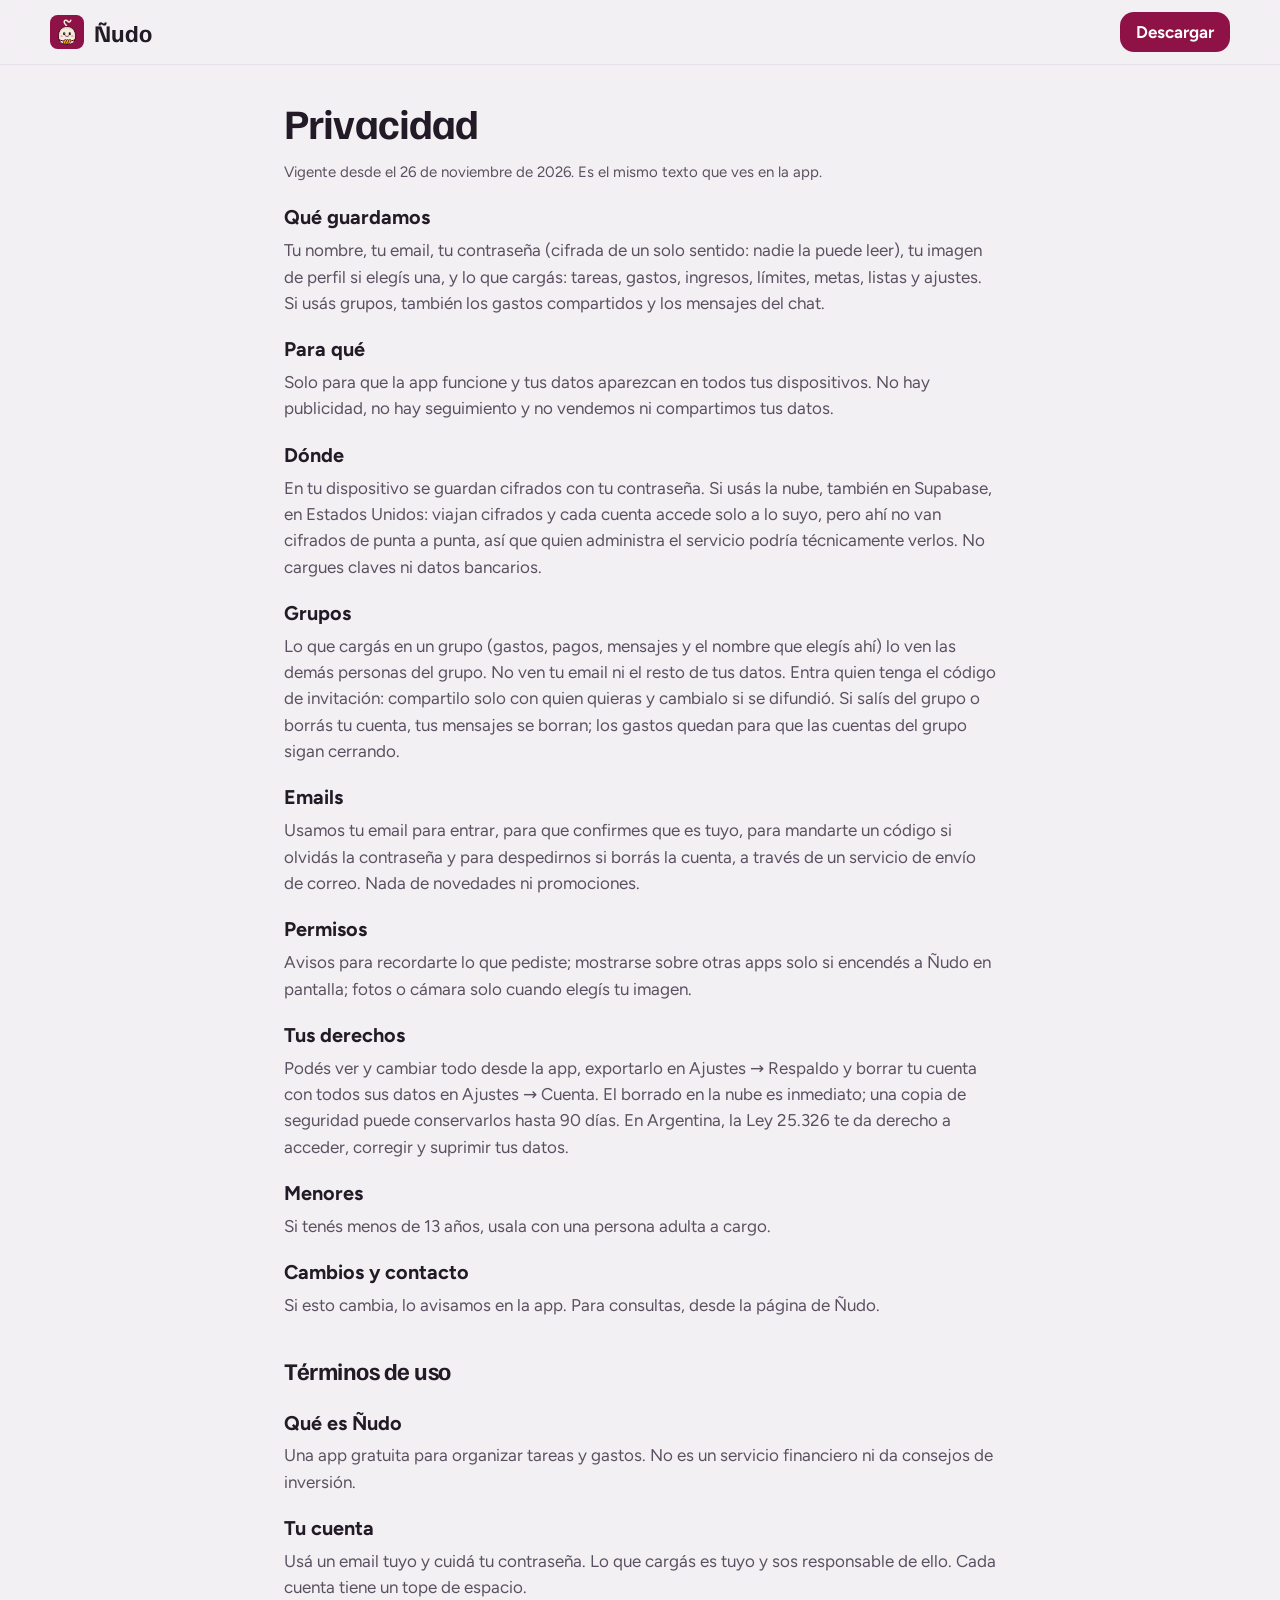
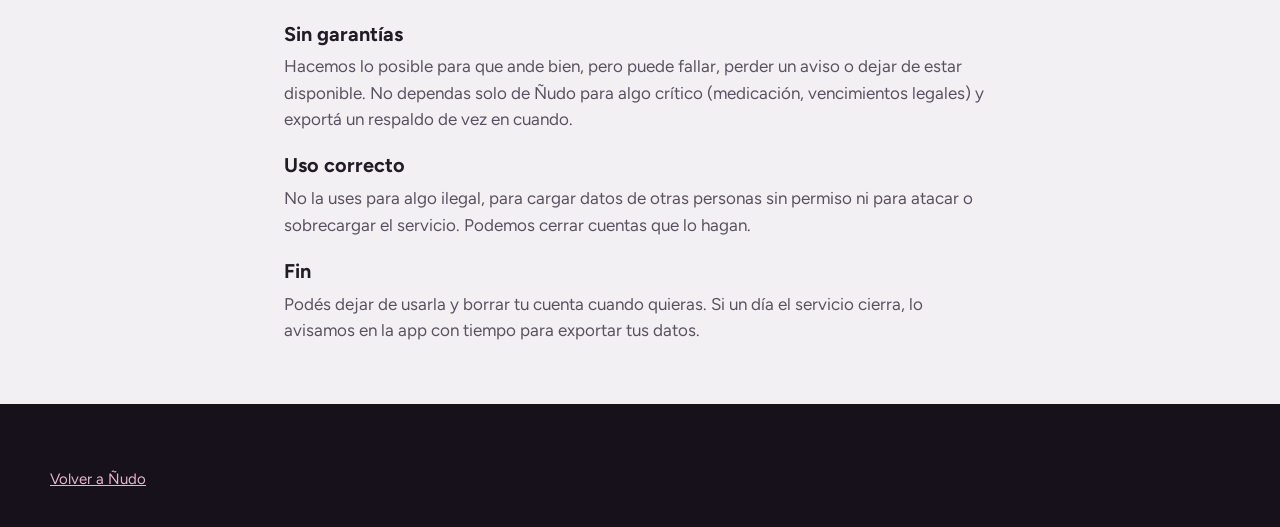
==== privacidad.html @ 2c6c57ea "Página v0.4.1" ====
<!doctype html><html lang="es-AR"><head><meta charset="utf-8"><meta name="viewport" content="width=device-width, initial-scale=1"><title>Privacidad y términos · Ñudo</title><link rel="icon" href="logo.svg"><link rel="stylesheet" href="estilo.css"></head>
<body><header class="top"><a class="marca" href="./"><img src="logo.svg" width="34" height="34" alt=""><span>Ñudo</span></a><nav aria-label="Secciones"><a href="./#bajar" class="btn primary chico">Descargar</a></nav></header>
<main class="legal"><h1>Privacidad</h1><p class="small">Vigente desde el 26 de noviembre de 2026. Es el mismo texto que ves en la app.</p>
<h3>Qué guardamos</h3><p>Tu nombre, tu email, tu contraseña (cifrada de un solo sentido: nadie la puede leer), tu imagen de perfil si elegís una, y lo que cargás: tareas, gastos, ingresos, límites, metas, listas y ajustes. Si usás grupos, también los gastos compartidos y los mensajes del chat.</p>
<h3>Para qué</h3><p>Solo para que la app funcione y tus datos aparezcan en todos tus dispositivos. No hay publicidad, no hay seguimiento y no vendemos ni compartimos tus datos.</p>
<h3>Dónde</h3><p>En tu dispositivo se guardan cifrados con tu contraseña. Si usás la nube, también en Supabase, en Estados Unidos: viajan cifrados y cada cuenta accede solo a lo suyo, pero ahí no van cifrados de punta a punta, así que quien administra el servicio podría técnicamente verlos. No cargues claves ni datos bancarios.</p>
<h3>Grupos</h3><p>Lo que cargás en un grupo (gastos, pagos, mensajes y el nombre que elegís ahí) lo ven las demás personas del grupo. No ven tu email ni el resto de tus datos. Entra quien tenga el código de invitación: compartilo solo con quien quieras y cambialo si se difundió. Si salís del grupo o borrás tu cuenta, tus mensajes se borran; los gastos quedan para que las cuentas del grupo sigan cerrando.</p>
<h3>Emails</h3><p>Usamos tu email para entrar, para que confirmes que es tuyo, para mandarte un código si olvidás la contraseña y para despedirnos si borrás la cuenta, a través de un servicio de envío de correo. Nada de novedades ni promociones.</p>
<h3>Permisos</h3><p>Avisos para recordarte lo que pediste; mostrarse sobre otras apps solo si encendés a Ñudo en pantalla; fotos o cámara solo cuando elegís tu imagen.</p>
<h3>Tus derechos</h3><p>Podés ver y cambiar todo desde la app, exportarlo en Ajustes → Respaldo y borrar tu cuenta con todos sus datos en Ajustes → Cuenta. El borrado en la nube es inmediato; una copia de seguridad puede conservarlos hasta 90 días. En Argentina, la Ley 25.326 te da derecho a acceder, corregir y suprimir tus datos.</p>
<h3>Menores</h3><p>Si tenés menos de 13 años, usala con una persona adulta a cargo.</p>
<h3>Cambios y contacto</h3><p>Si esto cambia, lo avisamos en la app. Para consultas, desde la página de Ñudo.</p>
<h2 id="terminos">Términos de uso</h2>
<h3>Qué es Ñudo</h3><p>Una app gratuita para organizar tareas y gastos. No es un servicio financiero ni da consejos de inversión.</p>
<h3>Tu cuenta</h3><p>Usá un email tuyo y cuidá tu contraseña. Lo que cargás es tuyo y sos responsable de ello. Cada cuenta tiene un tope de espacio.</p>
<h3>Sin garantías</h3><p>Hacemos lo posible para que ande bien, pero puede fallar, perder un aviso o dejar de estar disponible. No dependas solo de Ñudo para algo crítico (medicación, vencimientos legales) y exportá un respaldo de vez en cuando.</p>
<h3>Uso correcto</h3><p>No la uses para algo ilegal, para cargar datos de otras personas sin permiso ni para atacar o sobrecargar el servicio. Podemos cerrar cuentas que lo hagan.</p>
<h3>Fin</h3><p>Podés dejar de usarla y borrar tu cuenta cuando quieras. Si un día el servicio cierra, lo avisamos en la app con tiempo para exportar tus datos.</p></main>
<footer class="pie"><div class="pie-in"><p class="legal-pie"><a href="./">Volver a Ñudo</a></p></div></footer></body></html>
---- estilo.css ----
/* Página de descargas: los mismos colores, letras y muñequito que la app. */
@font-face { font-family: 'Figtree'; src: url(fuentes/figtree.woff2) format('woff2'); font-weight: 300 900; font-display: swap; }
@font-face { font-family: 'Familjen'; src: url(fuentes/familjen.woff2) format('woff2'); font-weight: 400 700; font-display: swap; }
:root {
  --bg: #F3F0F4; --surface: #FFFFFF; --sunk: #E9E4EB; --line: #DCD5DF; --ink: #221A26; --ink-2: #5B5061; --ink-3: #74697B;
  --brand: #8E1246; --brand-soft: #F6E3EB; --knot: #F2B417; --wool: #F4ECDD;
  color-scheme: light;
}
* { box-sizing: border-box; }
body { margin: 0; background: var(--bg); color: var(--ink); font: 400 17px/1.55 Figtree, system-ui, sans-serif; -webkit-font-smoothing: antialiased; overflow-x: hidden; }
h1, h2 { font-family: Familjen, Figtree, system-ui, sans-serif; letter-spacing: -.02em; margin: 0; text-wrap: balance; }
a { color: var(--brand); }
code { font: 13px ui-monospace, Consolas, monospace; overflow-wrap: anywhere; }
.muted { color: var(--ink-2); } .small { font-size: 15px; }
:focus-visible { outline: 3px solid var(--knot); outline-offset: 2px; }
.btn { display: inline-flex; align-items: center; justify-content: center; gap: 8px; min-height: 46px; padding: 0 20px; border-radius: 14px; background: var(--sunk); color: var(--ink); font-weight: 650; text-decoration: none; white-space: nowrap; border: 0; font-size: inherit; cursor: pointer; }
.btn:hover { filter: brightness(.95); }
.btn.primary { background: var(--brand); color: #fff; } .btn.big { min-height: 56px; font-size: 18px; padding: 0 26px; } .btn.chico { min-height: 40px; padding: 0 16px; }
.eyebrow { color: var(--brand); font-weight: 700; margin: 0 0 10px; letter-spacing: .01em; }
.lede { font-size: 19px; color: var(--ink-2); margin: 16px 0 22px; max-width: 36em; }

/* barra de arriba */
.top { position: fixed; inset: 0 0 auto; z-index: 50; display: flex; align-items: center; justify-content: space-between; gap: 16px; padding: 12px max(24px, calc((100vw - 1180px) / 2)); background: color-mix(in srgb, var(--bg) 82%, transparent); backdrop-filter: blur(14px); border-bottom: 1px solid color-mix(in srgb, var(--line) 60%, transparent); }
.marca { display: flex; align-items: center; gap: 10px; color: var(--ink); text-decoration: none; font: 700 24px Familjen, system-ui; }
.top nav { display: flex; gap: 18px; align-items: center; } .top nav a:not(.btn) { color: var(--ink-2); text-decoration: none; font-weight: 600; }

/* hero: Ñudo que va cambiando, con la app detrás */
.hero { position: relative; min-height: 100svh; display: grid; align-items: center; overflow: hidden; padding: 96px 0 48px; isolation: isolate; }
.pared { position: absolute; inset: -20% -10% -20% 30%; z-index: -2; display: grid; grid-template-columns: repeat(3, 1fr); gap: 28px; transform: rotate(-8deg); opacity: .75; }
.pared .col { display: grid; gap: 28px; animation: sube 60s linear infinite; }
.pared .col:nth-child(2) { animation-duration: 75s; animation-direction: reverse; } .pared .col:nth-child(3) { animation-duration: 68s; }
.pared img { width: 100%; border-radius: 18px; box-shadow: 0 20px 50px -20px rgb(60 10 30 / .45); }
@keyframes sube { to { transform: translateY(-50%); } }
.hero::after { content: ''; position: absolute; inset: 0; z-index: -1; background: linear-gradient(90deg, var(--bg) 0 38%, color-mix(in srgb, var(--bg) 55%, transparent) 62%, color-mix(in srgb, var(--bg) 20%, transparent)), linear-gradient(0deg, var(--bg), transparent 22%); }
.hero-in { width: min(1180px, 100% - 48px); margin: 0 auto; display: grid; grid-template-columns: 1.15fr 1fr; gap: 32px; align-items: center; }
.hero h1 { font-size: clamp(40px, 6.2vw, 74px); line-height: 1; }
.hero h1 span { display: block; color: var(--brand); }
.cta { display: flex; gap: 12px; flex-wrap: wrap; }
.escenario { margin: 0; display: grid; justify-items: center; gap: 10px; }
.pases { position: relative; width: min(440px, 100%); aspect-ratio: 1; }
.pases::before { content: ''; position: absolute; inset: 9%; border-radius: 50%; background: radial-gradient(circle, var(--wool) 0 58%, transparent 72%); }
.pase { position: absolute; inset: 0; opacity: 0; transform: scale(.88) translateY(12px); transition: opacity .55s, transform .7s cubic-bezier(.2, .8, .2, 1); }
.pase.on { opacity: 1; transform: none; }
.pase svg { width: 100%; height: 100%; display: block; }
#pase-txt { font: 650 18px Familjen, Figtree, system-ui; background: var(--surface); border: 1px solid var(--line); border-radius: 99px; padding: 6px 16px; min-height: 40px; }
.puntos { display: flex; gap: 6px; } .puntos button { width: 10px; height: 10px; border-radius: 50%; border: 0; padding: 0; background: var(--line); cursor: pointer; } .puntos button[aria-selected=true] { background: var(--brand); width: 26px; border-radius: 6px; }

/* pila: cada sección queda quieta y la siguiente le pasa por encima */
.pila { position: relative; }
.panel { position: sticky; top: var(--t, 0px); min-height: 100svh; display: grid; align-items: center; border-radius: 36px 36px 0 0; box-shadow: 0 -24px 60px -30px rgb(40 10 25 / .45); padding: 96px 0 56px; overflow: hidden; }
.panel-in { width: min(1180px, 100% - 48px); margin: 0 auto; display: grid; grid-template-columns: 1fr 1.25fr; gap: 48px; align-items: center; transform: scale(calc(1 - var(--p, 0) * .06)); filter: brightness(calc(1 - var(--p, 0) * .3)); transform-origin: 50% 0; }
.panel-in.solo { grid-template-columns: 1fr; }
.panel h2 { font-size: clamp(32px, 4.4vw, 54px); line-height: 1.04; }
.lista { list-style: none; padding: 0; margin: 0; display: grid; gap: 10px; }
.lista li { padding-left: 26px; position: relative; color: var(--ink-2); }
.lista li::before { content: ''; position: absolute; left: 2px; top: .38em; width: 14px; height: 14px; border-radius: 4px; background: linear-gradient(160deg, transparent 0 18%, var(--knot) 18% 36%, transparent 36% 48%, var(--knot) 48% 66%, transparent 66% 78%, var(--knot) 78%); }
.lista b { color: var(--ink); }
.media { position: relative; }
.media img { display: block; max-width: 100%; height: auto; }
.pc { width: 100%; border-radius: 16px; border: 1px solid rgb(0 0 0 / .08); box-shadow: 0 30px 70px -30px rgb(40 10 25 / .5); }
.doble { padding: 0 0 12% 10%; } .doble .atras { position: absolute; width: 62%; right: -4%; bottom: 0; }
.doble .pc:first-child { width: 92%; }
.celus { display: flex; gap: 16px; justify-content: center; align-items: flex-end; }
.cel { width: 31%; max-width: 230px; border-radius: 26px; border: 6px solid #120C16; box-shadow: 0 30px 60px -30px rgb(0 0 0 / .6); }
.celus .cel:nth-child(2) { transform: translateY(-28px); }
.flota .globo-img { position: absolute; width: 38%; right: -6%; bottom: -14%; filter: drop-shadow(0 18px 30px rgb(0 0 0 / .35)); }
.estados { display: grid; grid-template-columns: repeat(4, 1fr); gap: 4px; margin: 0 0 18px; max-width: 420px; }
.estados figure { margin: 0; text-align: center; font-size: 12.5px; color: var(--ink-3); }
.estados svg { width: 100%; height: auto; display: block; }

/* recortes de tarjeta (metas, vestuario): sin la app alrededor */
.media .tarjeta { width: min(560px, 100%); margin: 0 auto; border-radius: 20px; }

/* colores de cada panel */
.p-blanco { background: var(--surface); }
.p-lana { background: var(--wool); }
.p-amarillo { background: #FFF1C9; }
.p-cochinilla { background: var(--brand); --ink: #FFF; --ink-2: #F3D7E1; --ink-3: #E7B9CA; --n-cord: #F4ECDD; } .p-cochinilla .eyebrow { color: var(--knot); }
.p-noche { background: #17111C; --ink: #F3EEF5; --ink-2: #C9BDCF; --ink-3: #A496AD; --n-cord: #E0628F; } .p-noche .eyebrow { color: var(--knot); }
.p-cochinilla, .p-noche { color: var(--ink); }

/* descargar */
.bajar .panel-in { gap: 8px; }
.sistemas { list-style: none; padding: 0; margin: 16px 0; display: grid; grid-template-columns: repeat(3, 1fr); gap: 12px; }
.sistemas li { display: grid; gap: 2px; align-content: start; border: 1px solid var(--line); border-radius: 16px; padding: 14px 16px 16px; background: var(--bg); }
.sistemas li span { color: var(--ink-3); font-size: 15px; margin-bottom: 10px; }
.sistemas li.tuyo { border-color: var(--brand); background: var(--brand-soft); }
.sistemas li.sin { opacity: .55; } .sistemas li.sin span::after { content: ' · pronto'; }
.ayuda { display: grid; gap: 8px; margin-top: 12px; }
details { border-top: 1px solid var(--line); padding: 10px 0 2px; } summary { cursor: pointer; font-weight: 650; } details p { color: var(--ink-2); margin: 8px 0; }
.huellas { list-style: none; padding: 0; display: grid; gap: 8px; } .huellas li { display: grid; font-size: 14px; } .huellas code { color: var(--ink-2); }

/* pie con donaciones */
.pie { position: relative; z-index: 2; background: #17111C; color: #F3EEF5; padding: 64px 0 36px; }
.pie-in { width: min(1180px, 100% - 48px); margin: 0 auto; display: grid; gap: 36px; }
.donar { display: grid; grid-template-columns: 180px 1fr; gap: 28px; align-items: center; --n-cord: #E0628F; }
.donar svg { width: 100%; height: auto; }
.donar h2 { font-size: 36px; } .donar p { color: #C9BDCF; margin: 8px 0 18px; max-width: 34em; }
.donar .btns { display: flex; gap: 12px; flex-wrap: wrap; }
.btn.mp { background: #009EE3; color: #fff; } .btn.pp { background: #FFC439; color: #111; }
.btn .marca-ico { width: 22px; height: 22px; }
.legal-pie { display: flex; align-items: center; gap: 8px; color: #A496AD; margin: 0; font-size: 15px; } .legal-pie a { color: #E7B9CA; }

.legal { max-width: 760px; margin: 90px auto 60px; padding: 0 24px; } .legal h1 { font-size: 42px; margin: 20px 0 6px; } .legal h2 { font-size: 24px; margin: 34px 0 6px; } .legal h3 { margin: 18px 0 4px; } .legal p { margin: 0; color: var(--ink-2); }

@media (max-width: 980px) {
  .hero-in, .panel-in { grid-template-columns: 1fr; gap: 28px; }
  .escenario { order: -1; } .pases { width: min(300px, 80vw); }
  .hero { padding-top: 84px; } .pared { inset: -10% -30%; grid-template-columns: repeat(2, 1fr); opacity: .45; }
  .hero::after { background: linear-gradient(0deg, var(--bg) 45%, color-mix(in srgb, var(--bg) 45%, transparent)); }
  .panel { padding: 84px 0 40px; border-radius: 28px 28px 0 0; }
  .sistemas { grid-template-columns: 1fr 1fr; }
}
@media (max-width: 560px) {
  .top nav a:not(.btn) { display: none; }
  .sistemas { grid-template-columns: 1fr; } .btn { white-space: normal; text-align: center; }
  .donar { grid-template-columns: 1fr; } .donar svg { width: 140px; }
  .lede { font-size: 17px; } .estados { grid-template-columns: repeat(4, 1fr); }
}
@media (prefers-reduced-motion: reduce) {
  .pared .col { animation: none; } .pase { transition: none; }
  .panel { position: relative; top: 0 !important; } .panel-in { transform: none; filter: none; }
}
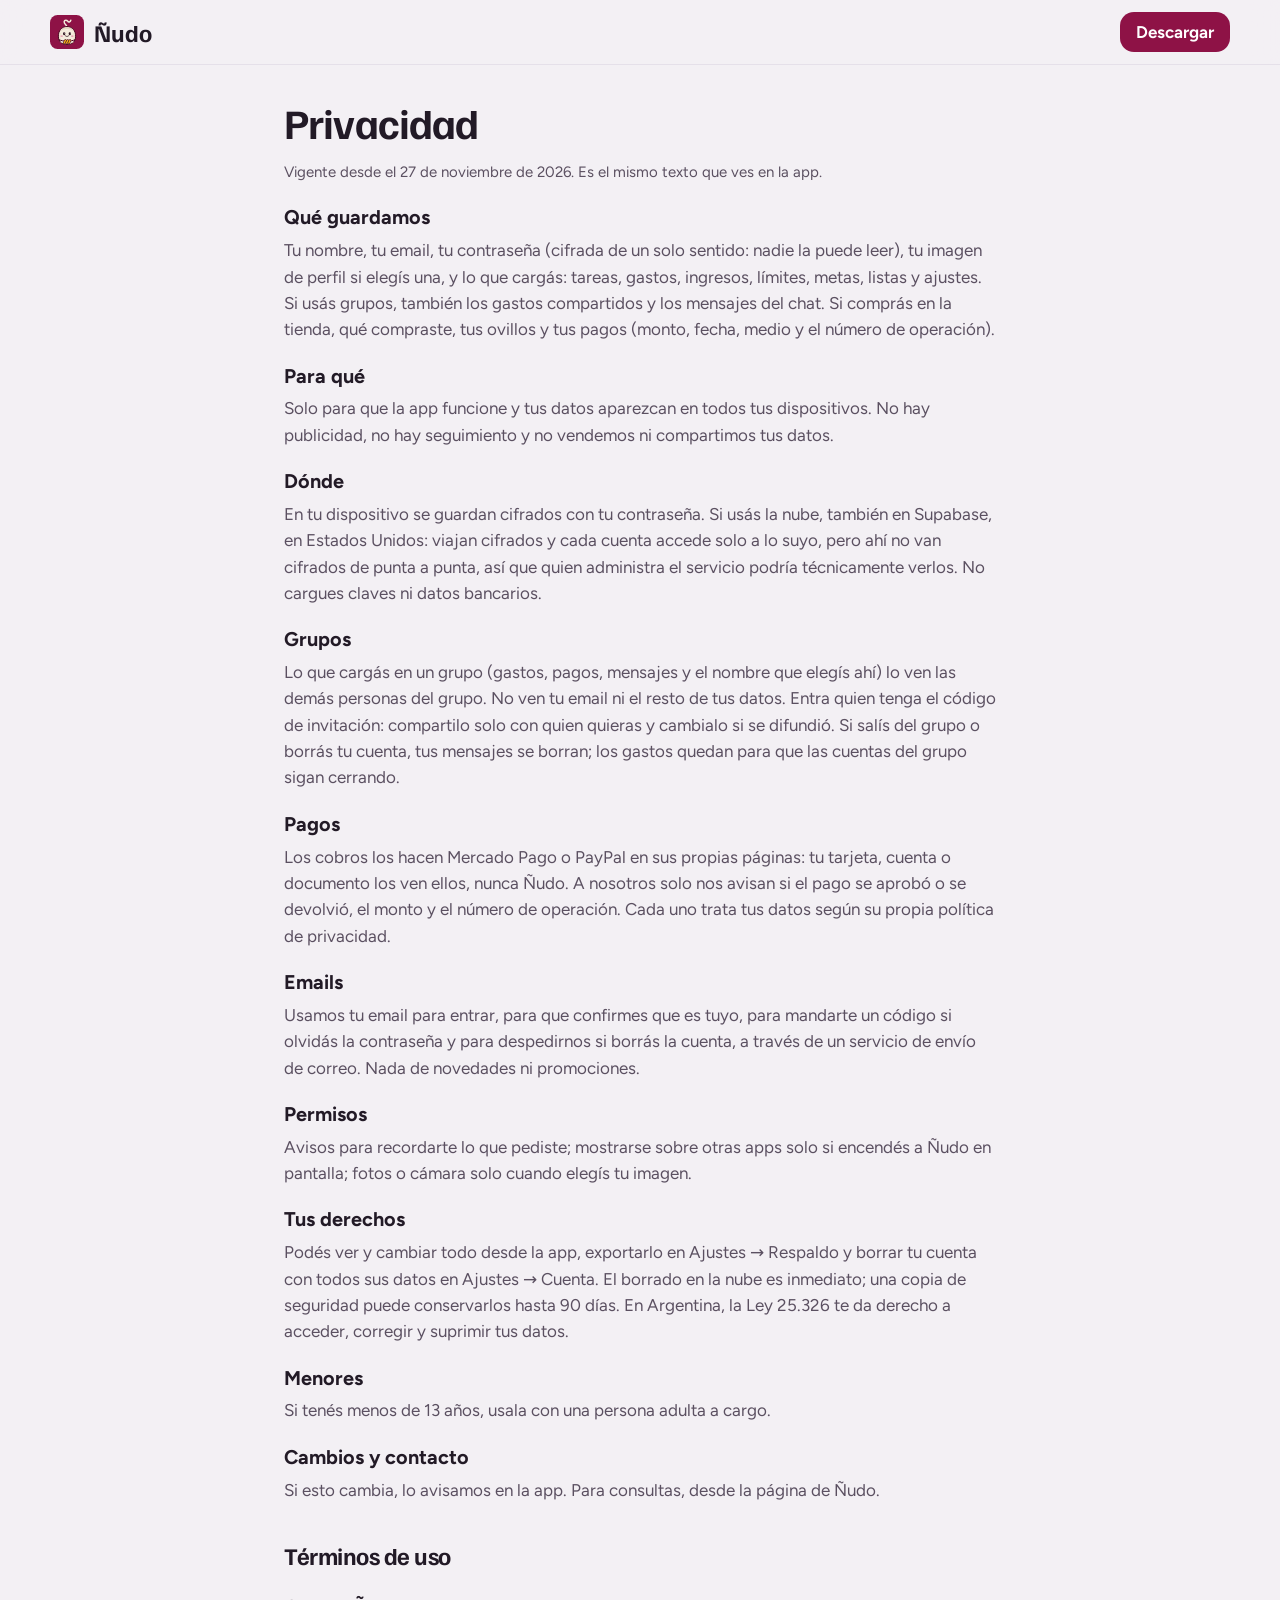
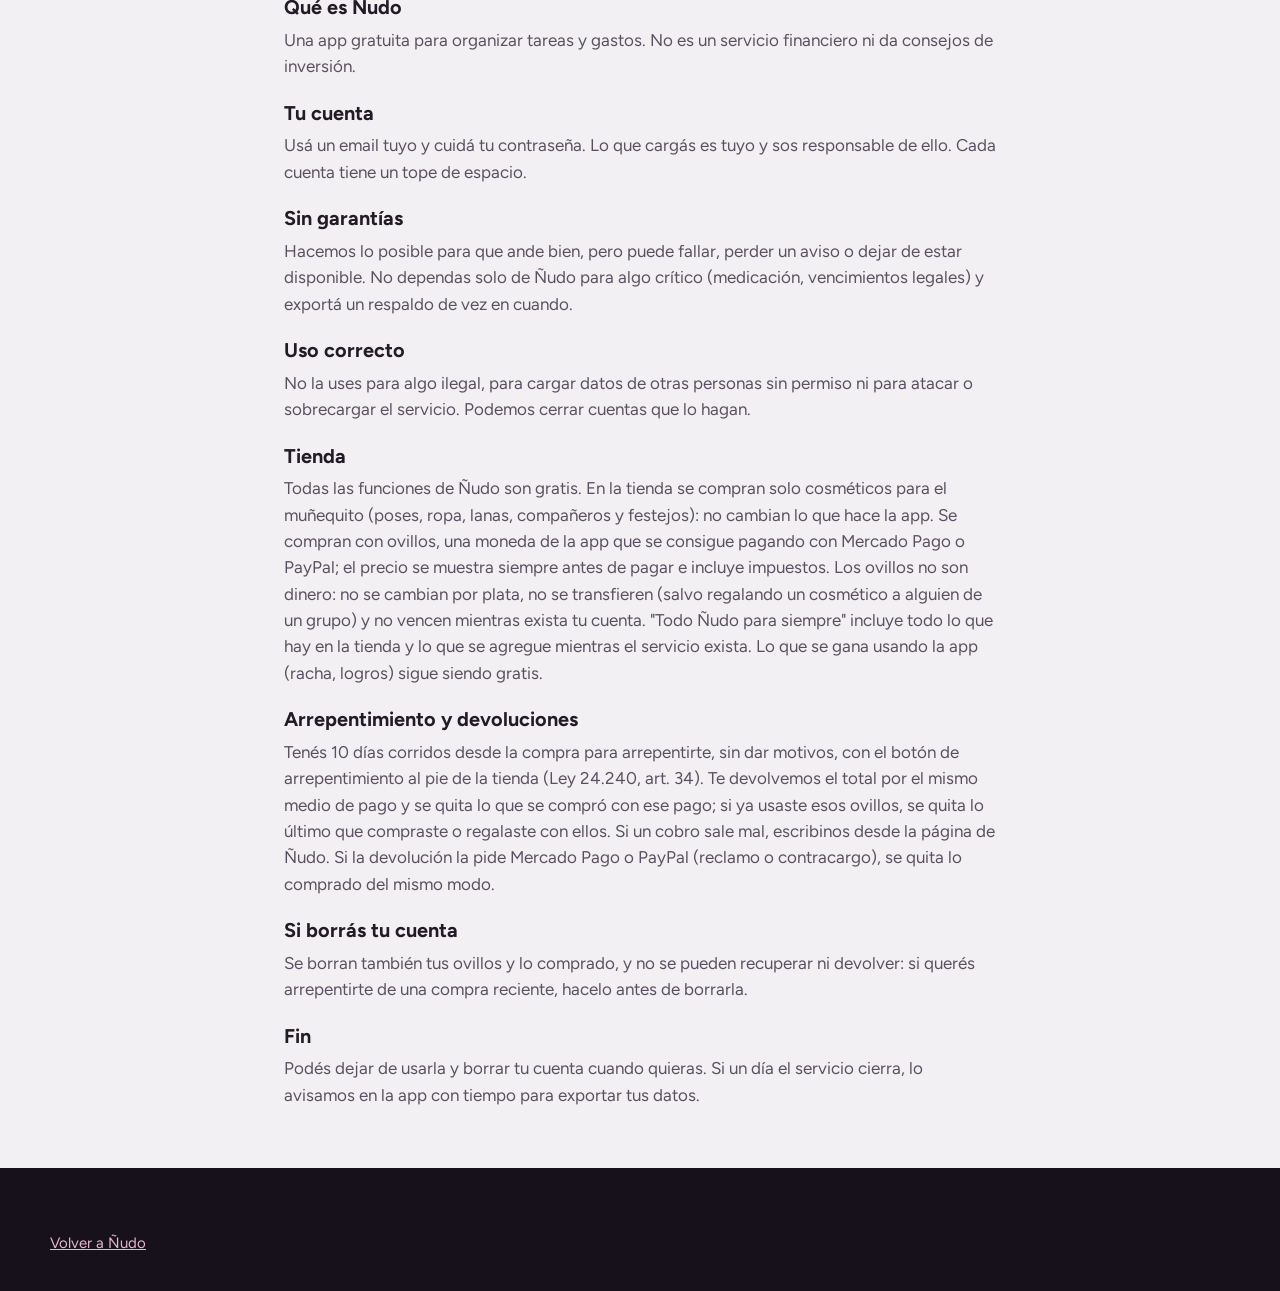
==== commit 19129a8a: "Página v0.5.0" ====
--- a/privacidad.html
+++ b/privacidad.html
@@ -1,10 +1,11 @@
 <!doctype html><html lang="es-AR"><head><meta charset="utf-8"><meta name="viewport" content="width=device-width, initial-scale=1"><title>Privacidad y términos · Ñudo</title><link rel="icon" href="logo.svg"><link rel="stylesheet" href="estilo.css"></head>
 <body><header class="top"><a class="marca" href="./"><img src="logo.svg" width="34" height="34" alt=""><span>Ñudo</span></a><nav aria-label="Secciones"><a href="./#bajar" class="btn primary chico">Descargar</a></nav></header>
-<main class="legal"><h1>Privacidad</h1><p class="small">Vigente desde el 26 de noviembre de 2026. Es el mismo texto que ves en la app.</p>
-<h3>Qué guardamos</h3><p>Tu nombre, tu email, tu contraseña (cifrada de un solo sentido: nadie la puede leer), tu imagen de perfil si elegís una, y lo que cargás: tareas, gastos, ingresos, límites, metas, listas y ajustes. Si usás grupos, también los gastos compartidos y los mensajes del chat.</p>
+<main class="legal"><h1>Privacidad</h1><p class="small">Vigente desde el 27 de noviembre de 2026. Es el mismo texto que ves en la app.</p>
+<h3>Qué guardamos</h3><p>Tu nombre, tu email, tu contraseña (cifrada de un solo sentido: nadie la puede leer), tu imagen de perfil si elegís una, y lo que cargás: tareas, gastos, ingresos, límites, metas, listas y ajustes. Si usás grupos, también los gastos compartidos y los mensajes del chat. Si comprás en la tienda, qué compraste, tus ovillos y tus pagos (monto, fecha, medio y el número de operación).</p>
 <h3>Para qué</h3><p>Solo para que la app funcione y tus datos aparezcan en todos tus dispositivos. No hay publicidad, no hay seguimiento y no vendemos ni compartimos tus datos.</p>
 <h3>Dónde</h3><p>En tu dispositivo se guardan cifrados con tu contraseña. Si usás la nube, también en Supabase, en Estados Unidos: viajan cifrados y cada cuenta accede solo a lo suyo, pero ahí no van cifrados de punta a punta, así que quien administra el servicio podría técnicamente verlos. No cargues claves ni datos bancarios.</p>
 <h3>Grupos</h3><p>Lo que cargás en un grupo (gastos, pagos, mensajes y el nombre que elegís ahí) lo ven las demás personas del grupo. No ven tu email ni el resto de tus datos. Entra quien tenga el código de invitación: compartilo solo con quien quieras y cambialo si se difundió. Si salís del grupo o borrás tu cuenta, tus mensajes se borran; los gastos quedan para que las cuentas del grupo sigan cerrando.</p>
+<h3>Pagos</h3><p>Los cobros los hacen Mercado Pago o PayPal en sus propias páginas: tu tarjeta, cuenta o documento los ven ellos, nunca Ñudo. A nosotros solo nos avisan si el pago se aprobó o se devolvió, el monto y el número de operación. Cada uno trata tus datos según su propia política de privacidad.</p>
 <h3>Emails</h3><p>Usamos tu email para entrar, para que confirmes que es tuyo, para mandarte un código si olvidás la contraseña y para despedirnos si borrás la cuenta, a través de un servicio de envío de correo. Nada de novedades ni promociones.</p>
 <h3>Permisos</h3><p>Avisos para recordarte lo que pediste; mostrarse sobre otras apps solo si encendés a Ñudo en pantalla; fotos o cámara solo cuando elegís tu imagen.</p>
 <h3>Tus derechos</h3><p>Podés ver y cambiar todo desde la app, exportarlo en Ajustes → Respaldo y borrar tu cuenta con todos sus datos en Ajustes → Cuenta. El borrado en la nube es inmediato; una copia de seguridad puede conservarlos hasta 90 días. En Argentina, la Ley 25.326 te da derecho a acceder, corregir y suprimir tus datos.</p>
@@ -15,5 +16,8 @@
 <h3>Tu cuenta</h3><p>Usá un email tuyo y cuidá tu contraseña. Lo que cargás es tuyo y sos responsable de ello. Cada cuenta tiene un tope de espacio.</p>
 <h3>Sin garantías</h3><p>Hacemos lo posible para que ande bien, pero puede fallar, perder un aviso o dejar de estar disponible. No dependas solo de Ñudo para algo crítico (medicación, vencimientos legales) y exportá un respaldo de vez en cuando.</p>
 <h3>Uso correcto</h3><p>No la uses para algo ilegal, para cargar datos de otras personas sin permiso ni para atacar o sobrecargar el servicio. Podemos cerrar cuentas que lo hagan.</p>
+<h3>Tienda</h3><p>Todas las funciones de Ñudo son gratis. En la tienda se compran solo cosméticos para el muñequito (poses, ropa, lanas, compañeros y festejos): no cambian lo que hace la app. Se compran con ovillos, una moneda de la app que se consigue pagando con Mercado Pago o PayPal; el precio se muestra siempre antes de pagar e incluye impuestos. Los ovillos no son dinero: no se cambian por plata, no se transfieren (salvo regalando un cosmético a alguien de un grupo) y no vencen mientras exista tu cuenta. &quot;Todo Ñudo para siempre&quot; incluye todo lo que hay en la tienda y lo que se agregue mientras el servicio exista. Lo que se gana usando la app (racha, logros) sigue siendo gratis.</p>
+<h3>Arrepentimiento y devoluciones</h3><p>Tenés 10 días corridos desde la compra para arrepentirte, sin dar motivos, con el botón de arrepentimiento al pie de la tienda (Ley 24.240, art. 34). Te devolvemos el total por el mismo medio de pago y se quita lo que se compró con ese pago; si ya usaste esos ovillos, se quita lo último que compraste o regalaste con ellos. Si un cobro sale mal, escribinos desde la página de Ñudo. Si la devolución la pide Mercado Pago o PayPal (reclamo o contracargo), se quita lo comprado del mismo modo.</p>
+<h3>Si borrás tu cuenta</h3><p>Se borran también tus ovillos y lo comprado, y no se pueden recuperar ni devolver: si querés arrepentirte de una compra reciente, hacelo antes de borrarla.</p>
 <h3>Fin</h3><p>Podés dejar de usarla y borrar tu cuenta cuando quieras. Si un día el servicio cierra, lo avisamos en la app con tiempo para exportar tus datos.</p></main>
 <footer class="pie"><div class="pie-in"><p class="legal-pie"><a href="./">Volver a Ñudo</a></p></div></footer></body></html>
--- a/estilo.css
+++ b/estilo.css
@@ -121,3 +121,16 @@
   .pared .col { animation: none; } .pase { transition: none; }
   .panel { position: relative; top: 0 !important; } .panel-in { transform: none; filter: none; }
 }
+
+/* Tienda: vidriera de cosméticos */
+.vidriera { display: grid; grid-template-columns: repeat(4, 1fr); gap: 10px; align-content: center; }
+.vidriera figure { margin: 0; display: grid; justify-items: center; gap: 2px; padding: 10px 6px 12px; border-radius: 18px; background: rgb(255 255 255 / .72); box-shadow: 0 1px 0 rgb(0 0 0 / .05); }
+.vidriera svg { width: 100%; max-width: 120px; height: auto; display: block; }
+.vidriera figcaption { display: grid; text-align: center; font-size: 13px; line-height: 1.25; } .vidriera figcaption span { color: #6B5A2A; }
+@media (max-width: 760px) { .vidriera { grid-template-columns: repeat(3, 1fr); gap: 8px; } }
+
+/* Gracias (vuelta de Mercado Pago y PayPal) */
+.gracias-body { min-height: 100dvh; display: grid; place-items: center; background: #FFF1C9; }
+.gracias { display: grid; justify-items: center; text-align: center; gap: 6px; padding: 32px 20px; max-width: 520px; }
+.gracias-nudo svg { width: 200px; height: 200px; display: block; }
+.gracias h1 { margin: 6px 0 0; }
